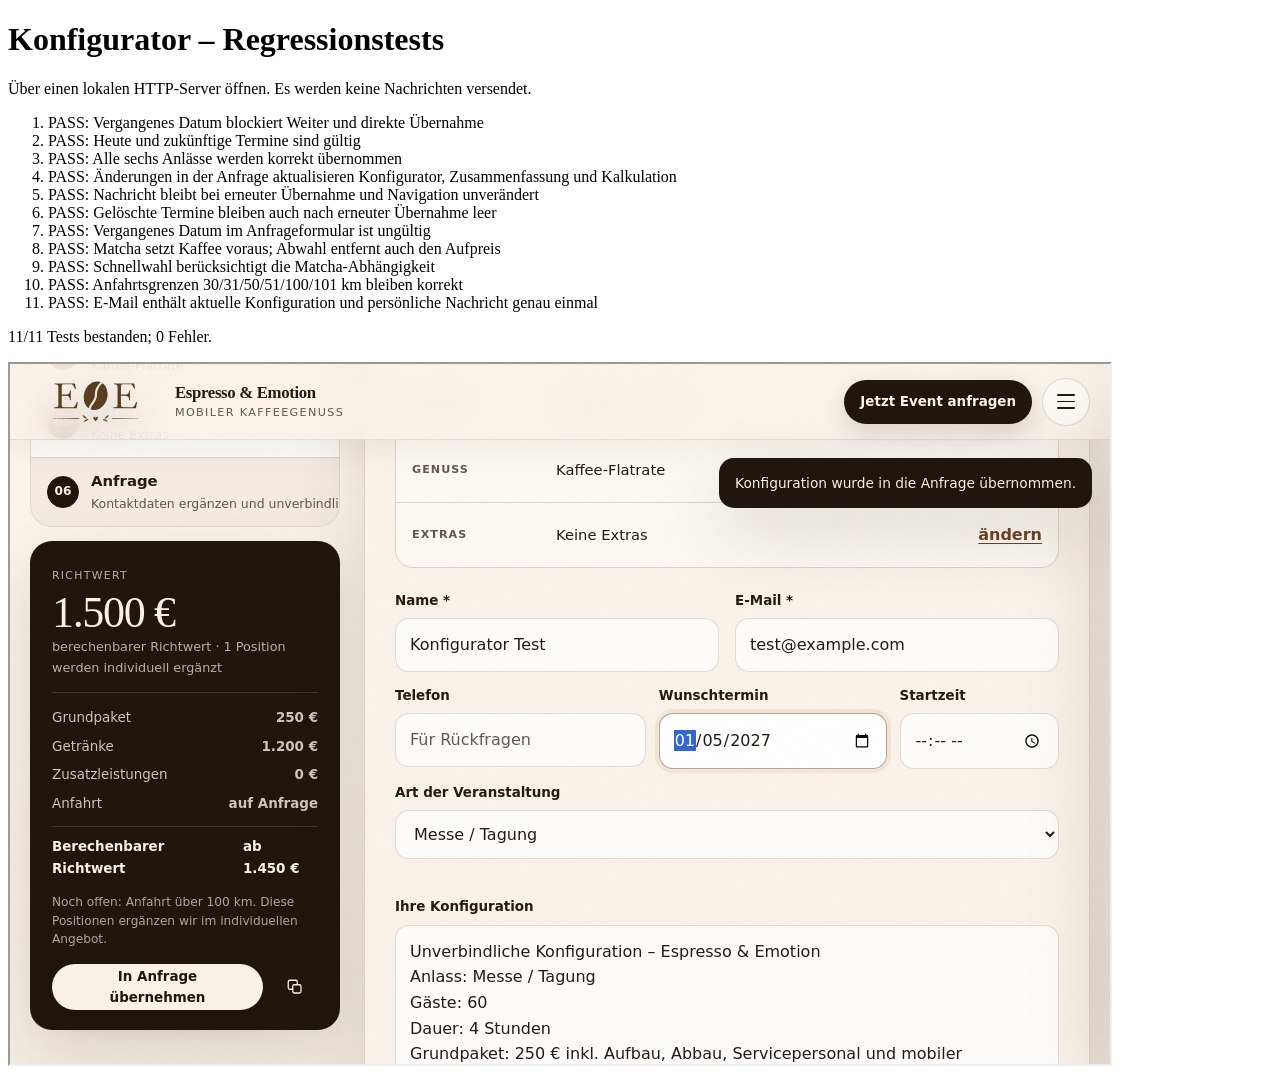
==== tests/configurator.html @ 27f3b8ce "Fix configurator state synchronization, message preservation and validation" ====
<!doctype html>
<html lang="de">
<meta charset="utf-8">
<title>Konfigurator – Regressionstests</title>
<h1>Konfigurator – Regressionstests</h1>
<p>Über einen lokalen HTTP-Server öffnen. Es werden keine Nachrichten versendet.</p>
<ol id="results"></ol>
<p id="status">Tests laufen …</p>
<iframe id="site" title="Konfigurator-Testversion" width="1100" height="700"></iframe>
<script>
const frame = document.getElementById('site');
frame.addEventListener('load', () => {
  const win = frame.contentWindow;
  const doc = frame.contentDocument;
  const byId = id => doc.getElementById(id);
  let failures = 0;
  let count = 0;
  function assert(condition, message) { if (!condition) throw new Error(message); }
  function test(name, run) {
    count++;
    const item = document.createElement('li');
    try { run(); item.textContent = 'PASS: ' + name; }
    catch (error) { failures++; item.textContent = 'FAIL: ' + name + ' – ' + error.message; }
    document.getElementById('results').append(item);
  }
  function edit(id, value, event = 'input') {
    byId(id).value = value;
    byId(id).dispatchEvent(new win.Event(event, { bubbles: true }));
  }
  const quote = () => byId('contactQuote').value;
  const click = id => byId(id).click();
  const selectedEvent = () => doc.querySelector('input[name="event"]:checked').value;
  const future = new Date(); future.setDate(future.getDate() + 30);
  const futureKey = win.localDateKey(future);

  test('Vergangenes Datum blockiert Weiter und direkte Übernahme', () => {
    edit('scheduleDate', '2020-01-01');
    click('nextStep'); click('useQuote');
    assert(byId('stepTitle').textContent === 'Termin & Uhrzeit', 'Ungültiger Termin wurde übernommen');
    assert(!byId('scheduleDate').checkValidity(), 'Datum ist nicht als ungültig markiert');
  });
  test('Heute und zukünftige Termine sind gültig', () => {
    edit('scheduleDate', win.localDateKey(new Date()));
    assert(byId('scheduleDate').checkValidity(), 'Heute ist ungültig');
    edit('scheduleDate', futureKey); edit('scheduleTime', '14:00');
    click('nextStep');
    assert(byId('stepTitle').textContent === 'Anlass', 'Korrektur entsperrt Navigation nicht');
  });
  test('Alle sechs Anlässe werden korrekt übernommen', () => {
    for (const radio of doc.querySelectorAll('input[name="event"]')) {
      radio.click(); click('useQuote');
      assert(byId('contactEvent').value === radio.value, 'Fehlende Zuordnung: ' + radio.value);
      assert(quote().includes(byId('contactEvent').selectedOptions[0].textContent), 'Anlass fehlt in Kalkulation');
    }
  });
  test('Änderungen in der Anfrage aktualisieren Konfigurator, Zusammenfassung und Kalkulation', () => {
    edit('contactEvent', 'birthday', 'change');
    edit('contactDate', futureKey); edit('contactTime', '13:00');
    assert(selectedEvent() === 'birthday', 'Anlass im Konfigurator ist veraltet');
    assert(byId('scheduleDate').value === futureKey && byId('scheduleTime').value === '13:00', 'Termin ist veraltet');
    assert(byId('recap').textContent.includes('Geburtstag'), 'Zusammenfassung ist veraltet');
    assert(quote().includes('Anlass: Geburtstag') && quote().includes('13:00 Uhr'), 'Kalkulation ist veraltet');
  });
  test('Nachricht bleibt bei erneuter Übernahme und Navigation unverändert', () => {
    edit('contactMessage', 'Bitte Hafermilch & eine ruhige Ecke.');
    click('prevStep'); edit('note', 'Allergien vorab besprechen'); click('nextStep'); click('useQuote');
    assert(byId('contactMessage').value === 'Bitte Hafermilch & eine ruhige Ecke.', 'Nachricht überschrieben');
    assert(quote().includes('Allergien vorab besprechen'), 'Besonderer Wunsch fehlt');
    assert(byId('contactQuote').readOnly, 'Kalkulation kann manuell veralten');
  });
  test('Gelöschte Termine bleiben auch nach erneuter Übernahme leer', () => {
    edit('contactDate', ''); edit('contactTime', ''); click('useQuote');
    assert(byId('scheduleDate').value === '' && byId('scheduleTime').value === '', 'Termin wurde wiederhergestellt');
    assert(!quote().includes('Wunschtermin:'), 'Alter Termin bleibt in Kalkulation');
  });
  test('Vergangenes Datum im Anfrageformular ist ungültig', () => {
    edit('contactDate', '2020-01-01');
    assert(!byId('contactDate').checkValidity(), 'Kontakttermin ist gültig');
    assert(!win.validateSchedule(true), 'Prüfung vor Export lässt Termin durch');
    edit('contactDate', futureKey);
    assert(byId('contactDate').checkValidity(), 'Fehler bleibt nach Korrektur bestehen');
  });
  test('Matcha setzt Kaffee voraus; Abwahl entfernt auch den Aufpreis', () => {
    const coffee = doc.querySelector('input[name="service"][value="coffee"]');
    const matcha = doc.querySelector('input[name="service"][value="matcha"]');
    matcha.click();
    assert(win.calculateQuote().total === 2170, 'Kaffee + Matcha falsch berechnet');
    coffee.click();
    assert(matcha.disabled && !matcha.checked, 'Upgrade bleibt ohne Kaffee aktiv');
    assert(win.calculateQuote().total === 250, 'Aufpreis bleibt erhalten');
    coffee.click();
    assert(!matcha.disabled && !matcha.checked, 'Upgrade wird unerwartet wiederhergestellt');
  });
  test('Schnellwahl berücksichtigt die Matcha-Abhängigkeit', () => {
    doc.querySelector('[data-package="sparkling"]').click();
    assert(doc.querySelector('input[value="matcha"]').disabled, 'Matcha bei Sekt verfügbar');
    doc.querySelector('[data-package="matcha"]').click();
    assert(doc.querySelector('input[value="coffee"]').checked && doc.querySelector('input[value="matcha"]').checked, 'Paket unvollständig');
    doc.querySelector('[data-package="coffee"]').click();
  });
  test('Anfahrtsgrenzen 30/31/50/51/100/101 km bleiben korrekt', () => {
    for (const [km, cost] of [[30,0],[31,20],[50,20],[51,50],[100,50],[101,0]]) {
      edit('distance', String(km));
      const result = win.calculateQuote();
      assert(result.travelCost === cost && result.total === 1450 + cost, 'Falscher Preis bei ' + km + ' km');
      assert(result.openItems.includes('Anfahrt über 100 km') === (km > 100), 'Fehlender Anfragehinweis');
    }
  });
  test('E-Mail enthält aktuelle Konfiguration und persönliche Nachricht genau einmal', () => {
    edit('contactName', 'Konfigurator Test'); edit('contactEmail', 'test@example.com');
    edit('contactEvent', 'fair', 'change'); edit('contactDate', futureKey);
    const mail = new URL(win.buildInquiryMailto());
    const body = mail.searchParams.get('body');
    assert(mail.searchParams.get('subject').includes('Messe / Tagung'), 'Betreff enthält falschen Anlass');
    assert(body.includes(quote()), 'Aktuelle Kalkulation fehlt');
    assert(body.split('Bitte Hafermilch & eine ruhige Ecke.').length === 2, 'Nachricht fehlt oder ist doppelt');
    assert(!body.includes('2020') && !body.includes('Geburtstag'), 'Veraltete Angaben in E-Mail');
  });
  document.getElementById('status').textContent = `${count - failures}/${count} Tests bestanden; ${failures} Fehler.`;
});
frame.src = '../index.html';
</script>
</html>
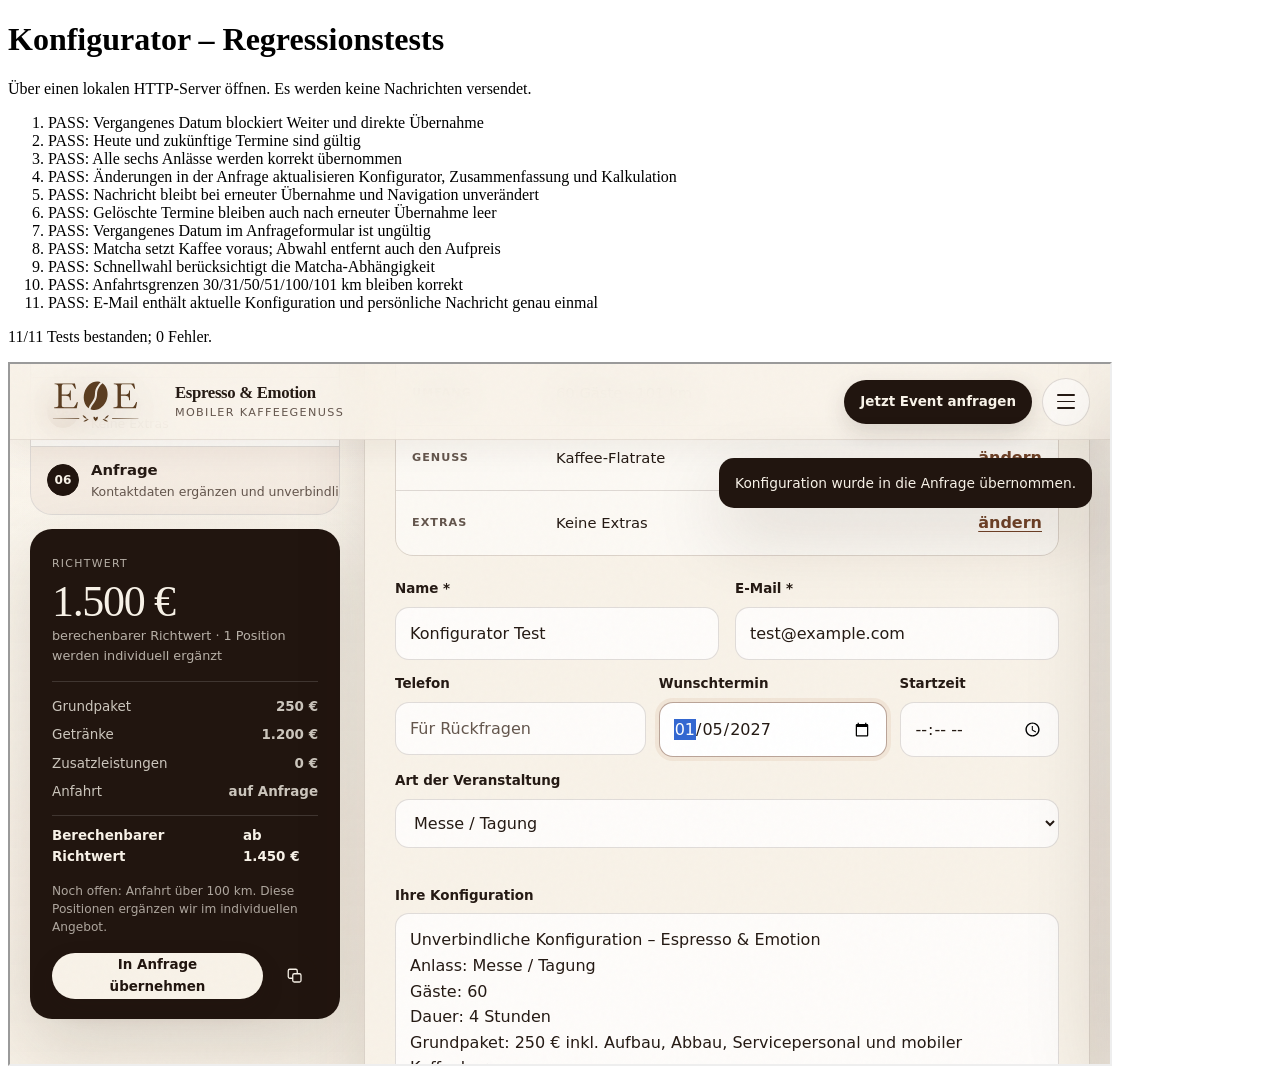
==== commit 84d9fbb3: "Load a fresh entry document for browser regression tests" ====
--- a/tests/configurator.html
+++ b/tests/configurator.html
@@ -118,6 +118,6 @@
   });
   document.getElementById('status').textContent = `${count - failures}/${count} Tests bestanden; ${failures} Fehler.`;
 });
-frame.src = '../index.html';
+frame.src = '../index.html?regression=' + Date.now();
 </script>
 </html>
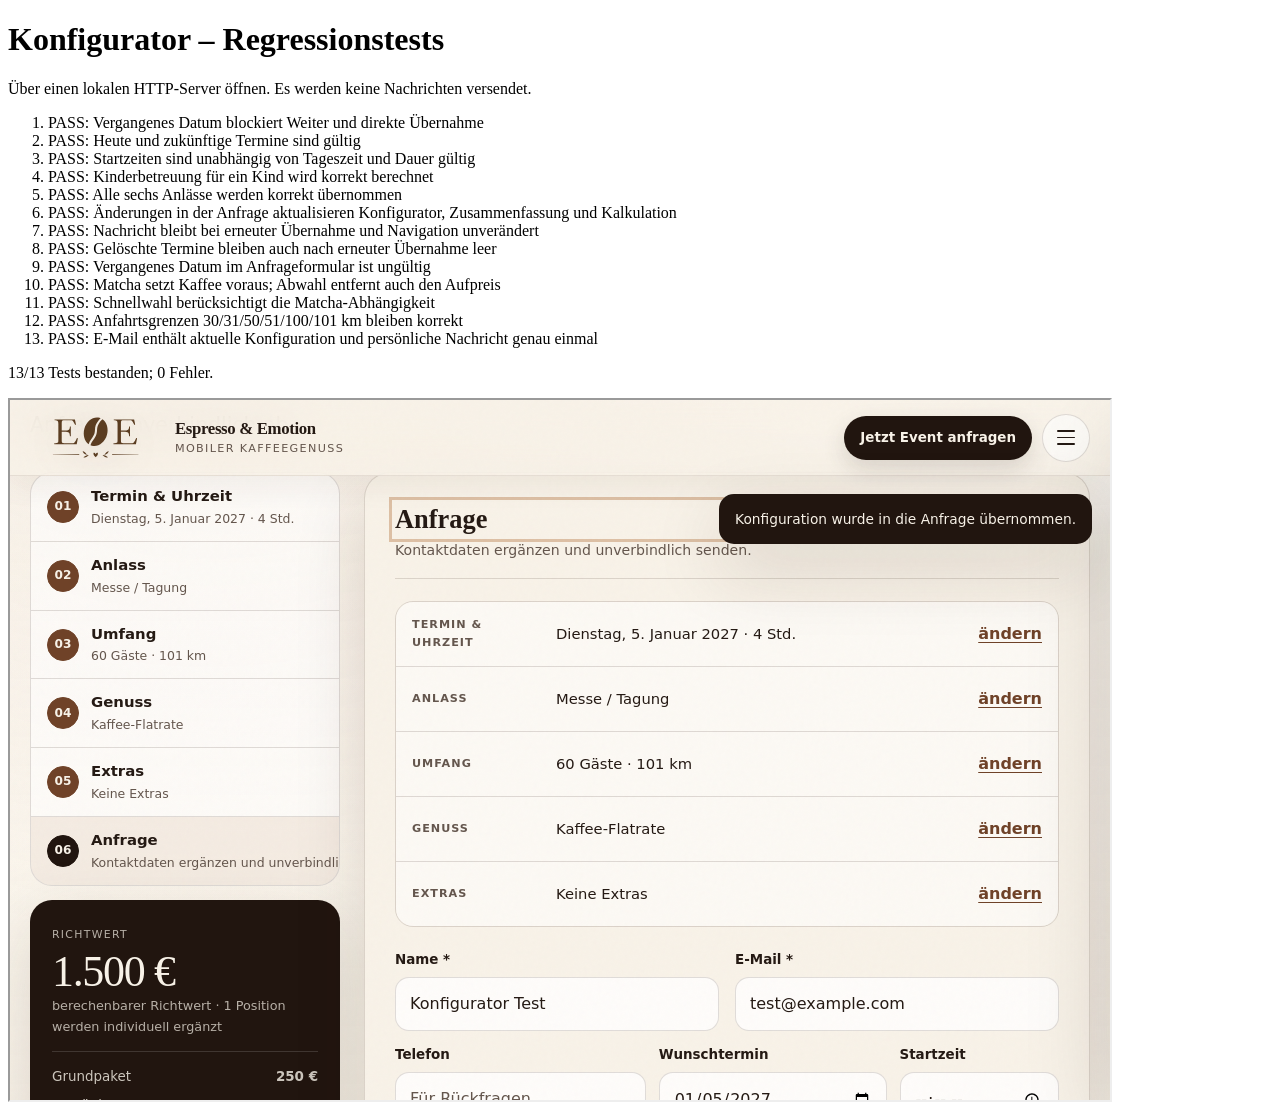
==== commit 7f5d530e: "Keep configurator steps visible, allow all start times and clarify childcare from one child" ====
--- a/tests/configurator.html
+++ b/tests/configurator.html
@@ -45,6 +45,26 @@
     edit('scheduleDate', futureKey); edit('scheduleTime', '14:00');
     click('nextStep');
     assert(byId('stepTitle').textContent === 'Anlass', 'Korrektur entsperrt Navigation nicht');
+  });
+  test('Startzeiten sind unabhängig von Tageszeit und Dauer gültig', () => {
+    for (const duration of ['2','3','4','5','6']) {
+      edit('duration', duration, 'change');
+      for (const time of ['00:00','06:30','18:00','23:59']) {
+        edit('scheduleTime', time);
+        assert(byId('scheduleTime').checkValidity() && byId('contactTime').checkValidity(), 'Ungültige Zeit: ' + time);
+        assert(byId('contactTime').value === time, 'Uhrzeit nicht synchronisiert');
+      }
+    }
+    click('useQuote'); assert(quote().includes('23:59 Uhr'), 'Späte Startzeit fehlt');
+    edit('duration','4','change'); edit('scheduleTime','14:00');
+  });
+  test('Kinderbetreuung für ein Kind wird korrekt berechnet', () => {
+    const extra = doc.querySelector('input[value="childcare"]');
+    extra.click(); edit('childrenCount','1');
+    assert(byId('childrenCount').checkValidity(), 'Ein Kind ist ungültig');
+    assert(win.calculateQuote().total === 1530, 'Ein Kind für vier Stunden muss 80 Euro kosten');
+    click('useQuote'); assert(quote().includes('Kinderbetreuung: 1 Kind'), 'Kinderzahl fehlt');
+    extra.click();
   });
   test('Alle sechs Anlässe werden korrekt übernommen', () => {
     for (const radio of doc.querySelectorAll('input[name="event"]')) {
